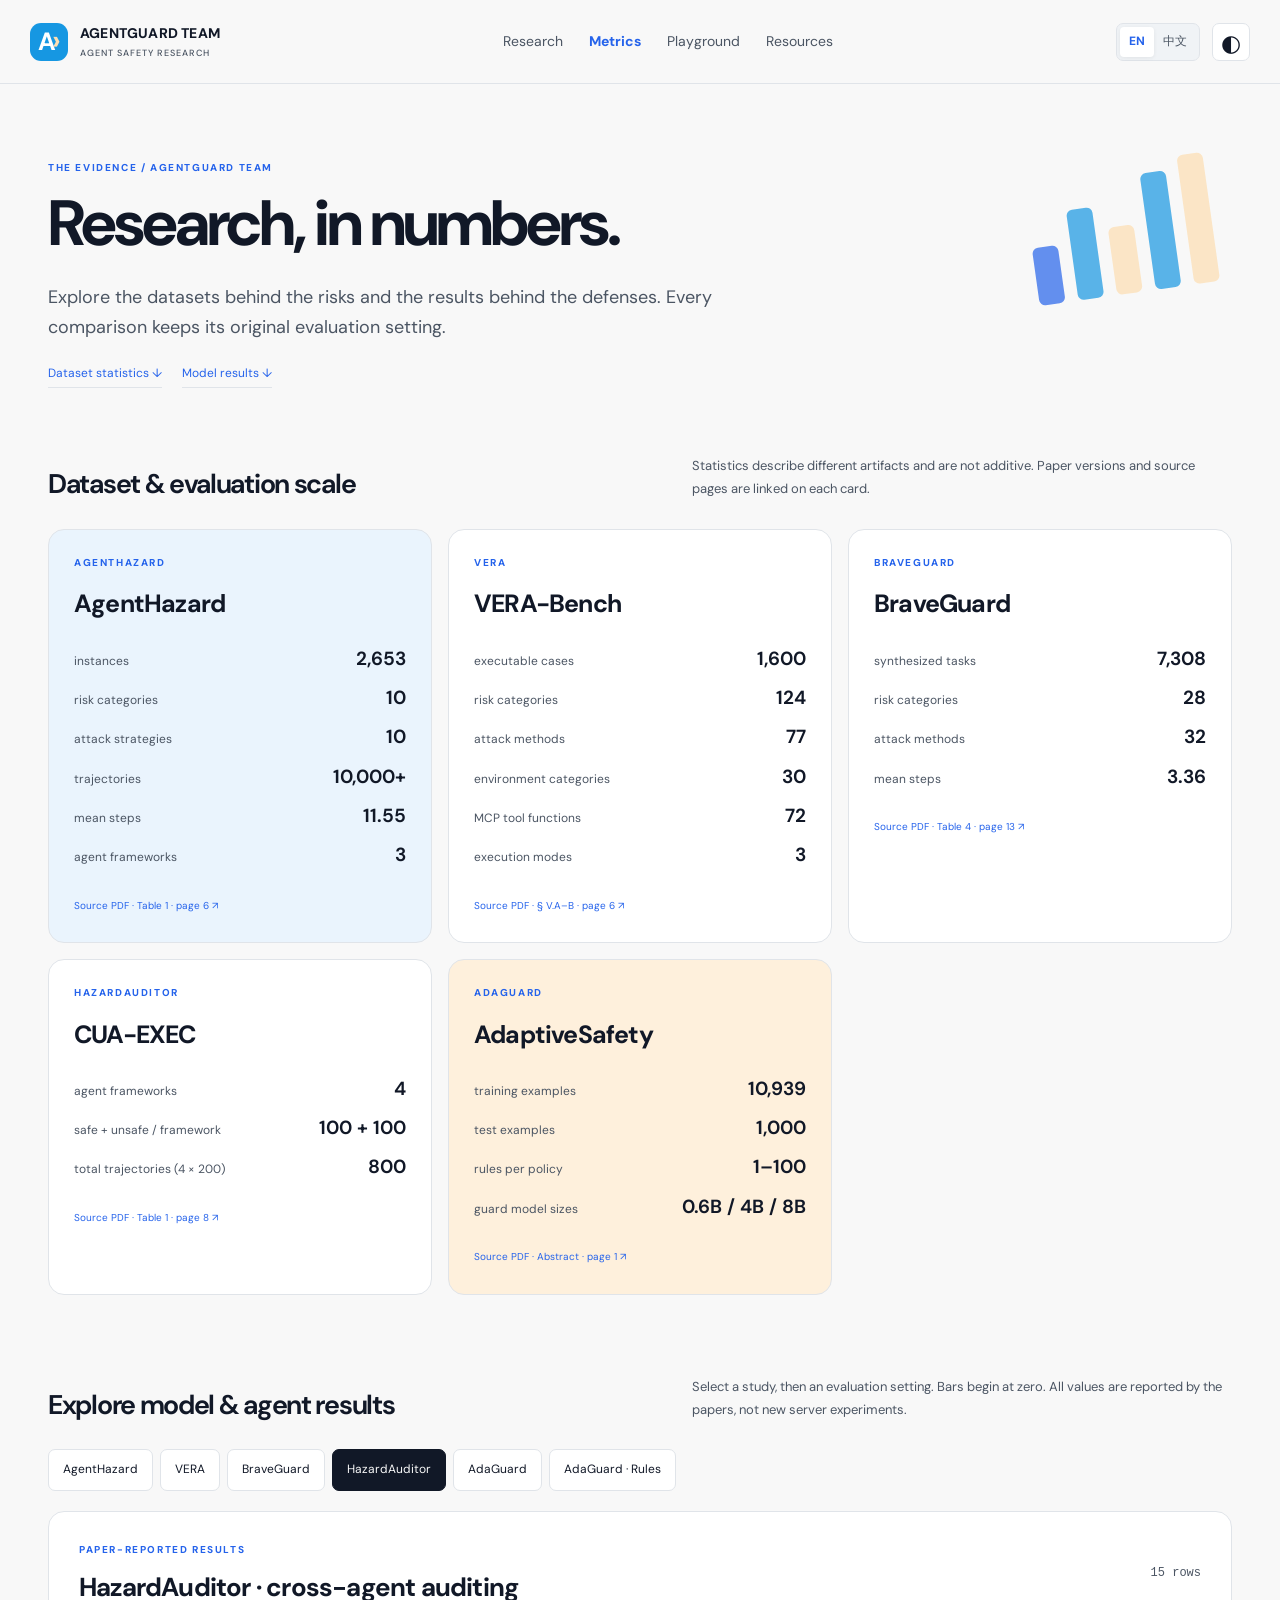
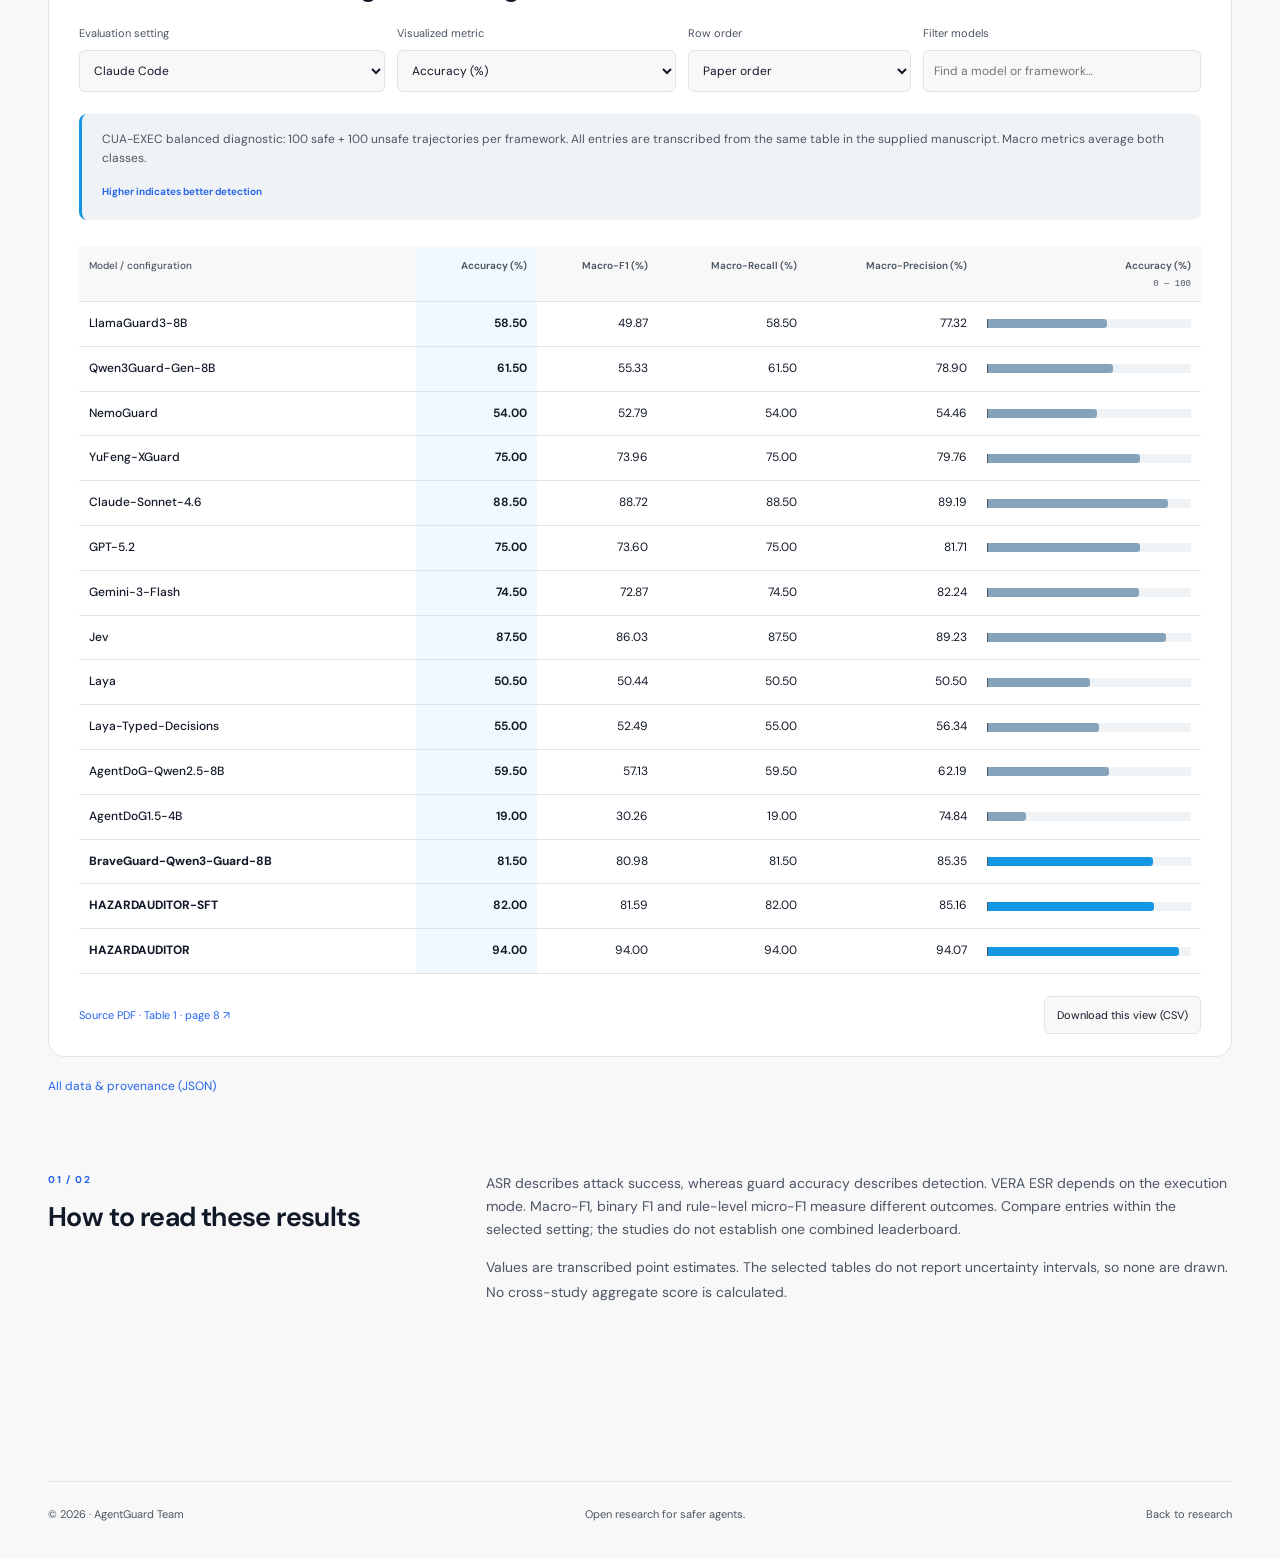
==== metrics.html @ 810b947e "Version 1.0" ====
<!doctype html>
<html lang="en" data-theme="light"><head><meta charset="UTF-8"><meta name="viewport" content="width=device-width, initial-scale=1"><meta name="description" content="From AgentHazard and VERA to BraveGuard, HazardAuditor and AdaGuard: research on measurable risks, execution-grounded verification and adaptive defenses."><meta property="og:title" content="AgentGuard Team — From risks to adaptive defenses"><meta property="og:description" content="Five complementary works on risk benchmarks, executable verification and adaptive guards."><meta property="og:type" content="website"><meta property="og:image" content="https://yunhao-feng.github.io/AgentGuard/assets/teaser/poster.jpg"><meta name="theme-color" content="#ffffff"><title>AgentGuard Team · Agent Safety Research</title><link rel="icon" href="assets/favicon.svg" type="image/svg+xml"><link rel="stylesheet" href="style.css"><script>try{document.documentElement.dataset.theme=localStorage.getItem('agent-theme')==='dark'?'dark':'light';document.documentElement.lang=localStorage.getItem('agent-lang')==='zh'?'zh-CN':'en'}catch(e){}</script><link rel="stylesheet" href="metrics.css"></head>
<body><a class="skip" href="#performance" data-i18n="skip">Skip to metrics</a><header class="header"><a class="brand" href="index.html"><span class="brand-icon" aria-hidden="true">A<span>›</span></span><span>AGENTGUARD TEAM<small data-i18n="brandResearch">AGENT SAFETY RESEARCH</small></span></a><nav data-i18n-aria="nav" aria-label="Main navigation"><a href="index.html#research" data-i18n="home">Research</a><a href="metrics.html" aria-current="page" data-i18n="metrics">Metrics</a><a href="index.html#playground" data-i18n="demo">Playground</a><a href="index.html#resources" data-i18n="resources">Resources</a></nav><div class="preferences"><div class="lang-control" role="group" data-i18n-aria="language" aria-label="Select language"><button data-lang="en" aria-pressed="true">EN</button><button data-lang="zh" aria-pressed="false">中文</button></div><button id="theme-button" class="theme-button" data-i18n-aria="theme" aria-label="Switch color theme" aria-pressed="false"><span aria-hidden="true">◐</span></button></div></header>
<main class="wrap metrics-main"><section class="metrics-hero"><span class="eyebrow" data-i18n="eyebrow"></span><h1 data-i18n="headline"></h1><p data-i18n="intro"></p><div class="metrics-jumps"><a href="#datasets" data-i18n="jumpStats"></a><a href="#performance" data-i18n="jumpResults"></a></div><div class="metrics-hero-mark" aria-hidden="true"><span></span><span></span><span></span><span></span><span></span></div></section><section id="datasets"><div class="section-head"><h2 data-i18n="stats"></h2><p data-i18n="statsNote"></p></div><div id="dataset-stats"></div></section><section id="performance" class="performance"><div class="section-head"><h2 data-i18n="performance"></h2><p data-i18n="performanceNote"></p></div><div id="study-tabs" class="study-tabs" role="group" data-i18n-aria="performance"></div><div class="metrics-panel"><div class="metrics-panel-heading"><div><span class="eyebrow" data-i18n="reported"></span><h3 id="study-title"></h3></div><span id="result-count" aria-live="polite"></span></div><div class="metric-controls"><label><span data-i18n="setting"></span><select id="setting"></select></label><label><span data-i18n="metric"></span><select id="metric"></select></label><label><span data-i18n="order"></span><select id="order"></select></label><label><span data-i18n="search"></span><input id="filter" type="search"></label></div><div class="setting-note"><p id="study-note"></p><span id="direction"></span></div><p class="table-scroll-hint" data-i18n="swipe"></p><div class="metrics-table-wrap" tabindex="0" role="region" data-i18n-aria="performance"><table id="metric-table"></table></div><p id="empty" hidden data-i18n="empty"></p><div class="metrics-panel-footer"><span id="study-source"></span><button id="csv" data-i18n="download"></button></div></div><a class="data-link" href="assets/data/metrics.json" download data-i18n="allData"></a></section><section class="reading-notes"><div><span class="eyebrow">01 / 02</span><h2 data-i18n="methods"></h2></div><div><p data-i18n="methodsText"></p><p class="note" data-i18n="limits"></p></div></section></main><footer class="wrap"><div class="footer-bottom"><span>© 2026 · AgentGuard Team</span><span data-i18n="footer"></span><a href="index.html" data-i18n="back"></a></div></footer><noscript><p>Enable JavaScript to explore tables, or download <a href="assets/data/metrics.json">all metrics and sources</a>.</p></noscript><script src="assets/data/metrics.js"></script><script src="metrics.js"></script></body></html>
---- style.css ----
:root{--bg:#fff;--soft:#f8f9fc;--panel:#fff;--ink:#111827;--muted:#536174;--line:#e0e6ef;--blue:#2563eb;--blue-soft:#edf3ff;--nav:#ffffffeb;--green:#087563;--green-bg:#edf9f3;--orange:#a6431e;--orange-bg:#fff4ec;--shadow:0 18px 60px #1735690b;color-scheme:light}[data-theme=dark]{--bg:#0b0f1a;--soft:#0f172a;--panel:#131d30;--ink:#f3f6fc;--muted:#b2bed0;--line:#2c3b53;--blue:#8ab4ff;--blue-soft:#1c3054;--nav:#0b0f1aed;--green:#85e2ba;--green-bg:#15392e;--orange:#ffc09c;--orange-bg:#41281e;--shadow:none;color-scheme:dark}*{box-sizing:border-box}html{scroll-behavior:smooth;scroll-padding-top:104px}body{margin:0;background:var(--bg);color:var(--ink);font-family:Inter,-apple-system,BlinkMacSystemFont,'Segoe UI','PingFang SC','Microsoft YaHei',sans-serif;font-size:16px;line-height:1.65;transition:background .2s,color .2s}a{color:inherit;text-decoration:none}button{font:inherit;cursor:pointer}a,button{-webkit-tap-highlight-color:transparent}a:hover{color:var(--blue)}button:focus-visible,a:focus-visible,summary:focus-visible,video:focus-visible{outline:3px solid var(--blue);outline-offset:5px}button{color:inherit}img{max-width:100%}.wrap{width:min(1320px,100%);padding:0 48px;margin-inline:auto}.header{padding:0 max(30px,calc((100vw - 1224px)/2));height:88px;border-bottom:1px solid var(--line);display:flex;justify-content:space-between;align-items:center;gap:30px;position:sticky;top:0;z-index:30;background:var(--nav);backdrop-filter:blur(16px)}.brand{display:flex;gap:12px;align-items:center;font-size:14px;font-weight:750;letter-spacing:.6px;line-height:1.4}.brand small{display:block;font-size:9px;font-weight:500;color:var(--muted);letter-spacing:1px;margin-top:3px}.brand-icon{display:flex;align-items:center;justify-content:center;width:38px;height:38px;border-radius:10px;background:#2563eb;color:#fff;font-size:25px;letter-spacing:-4px;padding-right:4px}.brand-icon>span{font-size:28px;color:#b6d1ff;margin-top:-2px}.header nav{display:flex;gap:26px;font-size:14px;color:var(--muted)}.preferences{display:flex;align-items:center;gap:12px}.lang-control{display:flex;padding:3px;border:1px solid var(--line);border-radius:7px;background:var(--soft)}.lang-control button{border:0;background:none;padding:5px 9px;border-radius:4px;font-size:12px;min-height:30px;color:var(--muted)}.lang-control button[aria-pressed=true]{background:var(--panel);box-shadow:0 1px 4px #0001;color:var(--blue);font-weight:700}.theme-button{border:1px solid var(--line);background:var(--panel);border-radius:7px;font-size:23px;width:38px;height:38px;display:grid;place-items:center}.hero{display:grid;grid-template-columns:1.13fr 1fr;gap:40px;align-items:center;padding-top:80px;padding-bottom:76px;min-height:600px}.eyebrow{font-size:11px;letter-spacing:1.6px;font-weight:750;color:var(--blue);display:block;margin-bottom:20px}.hero h1{font-size:clamp(37px,4.1vw,57px);font-weight:750;letter-spacing:-2.9px;line-height:1.12;margin:0 0 28px}.hero h1>span{display:block}.blue{color:var(--blue)}.hero-desc{color:var(--muted);font-size:17px;line-height:1.85;max-width:585px;margin:0}.hero-actions{display:flex;gap:12px;flex-wrap:wrap;margin-top:30px}.button{display:inline-flex;gap:10px;align-items:center;justify-content:center;border-radius:7px;padding:12px 17px;min-height:46px;font-size:14px;font-weight:600;border:1px solid var(--line);transition:transform .15s,box-shadow .15s}.button:hover{transform:translateY(-2px);box-shadow:0 5px 17px #2563eb19}.primary{background:#2563eb;color:#fff;border-color:#2563eb}.primary:hover{color:#fff;background:#1e54d4}.secondary{background:var(--panel)}.author{display:flex;gap:12px;align-items:center;font-size:12px;color:var(--muted);margin-top:33px;flex-wrap:wrap}.author>a{padding-left:12px;border-left:1px solid var(--line)}.avatar{width:29px;height:29px;border-radius:50%;background:var(--blue-soft);color:var(--blue);font-size:10px;display:grid;place-items:center;font-weight:750}.hero-map{position:relative;min-width:0;height:430px;background:radial-gradient(ellipse at center,var(--blue-soft),transparent 69%)}.map-label{position:absolute;top:14px;left:8px;font:10px ui-monospace,monospace;color:var(--muted);letter-spacing:2px}.map-grid{position:absolute;inset:48px 0 5px;background-image:radial-gradient(#6f8cb553 1px,transparent 1px);background-size:21px 21px;mask-image:radial-gradient(ellipse,#000 20%,transparent 75%)}.map-lines{position:absolute;inset:0;width:100%;height:100%;overflow:visible}.map-lines path{fill:none;stroke:#87a7d7;stroke-width:1.3;stroke-dasharray:4 5}.map-lines circle{fill:var(--blue)}.map-node{position:absolute;z-index:2;background:var(--panel);border:1px solid var(--line);box-shadow:var(--shadow);padding:18px;border-radius:9px;transition:transform .2s,border .2s}.map-node:hover{border-color:var(--blue);transform:translateY(-4px)}.map-node>span{display:block;color:var(--blue);font:10px ui-monospace,monospace;letter-spacing:.5px}.map-node strong{display:block;font-size:20px;margin:8px 0 0}.map-node small{font-size:12px;color:var(--muted)}.data-node{top:85px;left:5%;width:43%}.framework-node{top:85px;right:0;width:43%}.evidence-node{position:absolute;top:237px;left:28%;font:10px ui-monospace,monospace;background:var(--blue-soft);color:var(--blue);padding:9px 16px;border-radius:100px;border:1px solid var(--line);letter-spacing:1px}.guard-node{top:316px;width:32%;padding:16px 11px}.guard-node strong{font-size:15px}.g1{left:0}.g2{left:34%}.g3{left:68%}.map-caption{position:absolute;bottom:4px;width:100%;text-align:center;font:10px ui-monospace,monospace;color:var(--muted);letter-spacing:2px}.film-section{padding-top:8px}.film-heading{display:flex;justify-content:space-between;align-items:end;gap:25px;margin-bottom:23px}.film-heading .eyebrow{margin-bottom:8px}.film-heading h2{font-size:25px;font-weight:650;letter-spacing:-.7px;line-height:1.4;margin:0}.film-meta{font-size:12px;color:var(--muted);white-space:nowrap}.film-shell{border:1px solid var(--line);border-radius:12px;overflow:hidden;display:grid;grid-template-columns:minmax(0,1fr) 275px;background:#0b1428;box-shadow:0 16px 50px #142c5020}.film-shell video{width:100%;aspect-ratio:16/9;display:block;background:#0b1428;align-self:center}.film-sidebar{padding:23px 20px;background:var(--panel);border-left:1px solid var(--line);display:flex;flex-direction:column}.sidebar-label{font-size:11px;letter-spacing:.3px;color:var(--muted);margin-bottom:12px}#chapters button{display:flex;align-items:center;gap:13px;width:100%;font-size:13px;padding:9px 9px;border:0;border-radius:5px;background:none;text-align:left;color:var(--muted)}#chapters button:hover,#chapters button.active{background:var(--blue-soft);color:var(--blue)}#chapters time{font:11px ui-monospace,monospace}.chapter-arrow{margin-left:auto;opacity:0}#chapters button.active .chapter-arrow{opacity:1}.film-notice{display:flex;gap:9px;align-items:start;margin-top:auto;padding-top:15px;color:var(--muted);border-top:1px solid var(--line);font-size:10px;line-height:1.7}.film-notice>p{margin:0}.film-links{display:flex;gap:25px;align-items:center;flex-wrap:wrap;margin-top:19px;font-size:12px;color:var(--muted)}.film-links a:first-child{color:var(--blue);font-weight:650}.section{padding-top:95px;padding-bottom:20px}.section-head{display:flex;justify-content:space-between;align-items:end;gap:60px;margin-bottom:35px}.section-head>div{max-width:720px}.section-head .eyebrow{margin-bottom:14px}h2{font-size:34px;letter-spacing:-1.1px;line-height:1.25;margin:0;font-weight:650}.section-head>p{color:var(--muted);font-size:14px;line-height:1.8;max-width:345px;margin:0}.logic-grid{display:grid;grid-template-columns:repeat(3,1fr);gap:0;border:1px solid var(--line);border-radius:10px;overflow:hidden}.logic-grid>a{position:relative;padding:30px;background:var(--panel)}.logic-grid>a+a{border-left:1px solid var(--line)}.logic-grid .step{position:absolute;right:25px;top:20px;font-size:39px;line-height:1.2;color:var(--line);font-weight:600}.logic-grid .eyebrow{font-size:11px;margin-bottom:23px}.logic-grid h3{font-size:21px;line-height:1.4;margin:0 0 13px;letter-spacing:-.5px}.logic-grid p{color:var(--muted);font-size:15px;line-height:1.8;margin:0;padding-right:10px}.flow-arrow{display:block;margin-top:20px;color:var(--blue);font-size:21px}.note{color:var(--muted);font-size:12px;line-height:1.8;margin:20px 0 0}.soft-section{background:var(--soft);margin-top:75px;padding-top:70px;padding-bottom:65px;border-block:1px solid var(--line)}.foundation-grid{display:grid;grid-template-columns:1fr 1fr;gap:24px}.guard-grid{display:grid;grid-template-columns:repeat(3,1fr);gap:24px;margin-top:24px}.project{padding:29px;background:var(--panel);border:1px solid var(--line);border-radius:10px;display:flex;flex-direction:column;scroll-margin-top:110px;min-width:0}.project-top{display:flex;justify-content:space-between;gap:10px;align-items:center;font:11px ui-monospace,monospace;margin-bottom:20px;color:var(--muted)}.tag{font-size:10px;letter-spacing:.6px;color:var(--blue);font-family:inherit;font-weight:600}.project h3{font-size:33px;letter-spacing:-1px;line-height:1.2;margin:0 0 17px}.project h4{font-size:18px;line-height:1.5;margin:0 0 12px;font-weight:600;letter-spacing:-.3px}.project p{font-size:15px;line-height:1.9;color:var(--muted);margin:0}.double-stat{display:flex;gap:47px;margin:25px 0}.double-stat strong{display:block;font-size:42px;letter-spacing:-1.5px;font-weight:650;line-height:1.2}.double-stat span{display:block;font-size:12px;color:var(--muted);margin-top:9px}.figure-button{padding:12px 12px 0;border:1px solid var(--line);border-radius:7px;overflow:hidden;background:#fff;color:#253a5b;display:block;width:100%;margin-top:auto;text-align:left}.figure-button img{display:block;object-fit:contain;width:100%;height:195px;background:#fff}.figure-button>span{display:flex;justify-content:space-between;font-size:11px;padding:12px 0;color:#536174;border-top:1px solid #e2e8f0;margin-top:10px}.figure-button:hover{border-color:var(--blue);box-shadow:0 3px 16px #2563eb10}.project-links{display:flex;gap:10px 16px;flex-wrap:wrap;border-top:1px solid var(--line);padding-top:18px;margin-top:23px;font-size:12px}.project-links a,.project-links button{color:var(--blue);white-space:nowrap}.project-links button{border:0;padding:0;background:none;font-size:inherit}.project-links button:hover{text-decoration:underline}.guard{padding:25px}.guard h3{font-size:27px}.guard h4{font-size:17px}.guard .figure-button img{height:155px}.single-stat{margin:24px 0;min-height:110px}.single-stat>strong{font-size:29px;line-height:1.3;letter-spacing:-.7px;display:block;white-space:nowrap}.single-stat strong>span{color:var(--muted);font-size:23px}.single-stat small{font-size:20px}.single-stat>span{display:block;font-size:11px;color:var(--muted);margin-top:10px;line-height:1.75}.project p.release-note{font-size:10px;margin-top:12px;line-height:1.8}.chart-card{border:1px solid var(--line);border-radius:12px;padding:35px 40px;background:var(--panel);box-shadow:var(--shadow)}.chart-heading{display:flex;align-items:center;justify-content:space-between;gap:25px;margin-bottom:32px}.chart-heading h3{font-size:20px;margin:0}.legend{display:flex;gap:20px;font-size:12px;color:var(--muted)}.legend>span{display:flex;align-items:center;gap:7px}.legend i{display:inline-block;width:13px;height:13px;background:#2563eb;border-radius:2px}.legend i.baseline-swatch{background:repeating-linear-gradient(120deg,#7187aa,#7187aa 3px,#c0cddd 3px,#c0cddd 5px)}.chart-row{display:grid;grid-template-columns:150px 1fr;gap:28px;align-items:center}.chart-row+div{margin-top:25px}.chart-row>strong{font-size:15px;font-weight:600}.bar-pair{display:flex;flex-direction:column;gap:7px;background:repeating-linear-gradient(to right,var(--line) 0,var(--line) 1px,transparent 1px,transparent 25%);border-right:1px solid var(--line);padding:4px 0}.bar{width:var(--value);height:30px;position:relative;min-width:50px;display:flex;justify-content:end;align-items:center;padding-right:8px}.bar span{font-size:12px;color:#fff;font-weight:650;position:relative;z-index:1;background:#3d5273;padding:0 4px;border-radius:2px}.bar.baseline{background:repeating-linear-gradient(120deg,#7187aa,#7187aa 5px,#a0b0c9 5px,#a0b0c9 7px)}.bar.auditor{background:#2563eb}.bar.auditor span{background:#2563eb}.chart-axis{display:flex;justify-content:space-between;margin:10px 0 0 178px;font-size:11px;color:var(--muted)}.result-table{margin-top:20px;border-top:1px solid var(--line);padding-top:15px}.result-table summary{font-size:13px;color:var(--blue);cursor:pointer}.result-table table{width:100%;border-collapse:collapse;font-size:14px;text-align:left;margin-top:18px}.result-table th,.result-table td{padding:12px;border-bottom:1px solid var(--line)}.result-table caption{text-align:left;padding:8px 12px;font-weight:650}.result-table th{font-weight:600}.caveat{max-width:1000px}.chart-links{display:flex;gap:25px;margin-top:20px;color:var(--blue);font-size:12px;flex-wrap:wrap}.playground-grid{display:grid;grid-template-columns:1fr 1fr;background:var(--panel);border:1px solid var(--line);border-radius:10px;overflow:hidden}.trajectory,.policy-panel{padding:32px}.trajectory{border-right:1px solid var(--line)}.small-label{color:var(--muted);font-size:11px;font-weight:650;letter-spacing:1px;margin-bottom:22px}.event{display:flex;gap:17px;padding:17px 0;border-bottom:1px solid var(--line)}.event:last-child{border-bottom:0}.event>span{font:12px ui-monospace,monospace;color:var(--blue);padding-top:4px}.event small{display:block;font-size:10px;color:var(--muted);letter-spacing:.7px}.event p{font-size:15px;margin:7px 0 0}.event code{display:block;margin-top:7px;font-size:12px;overflow-wrap:anywhere}.policy-tabs{display:flex;gap:8px}.policy-tabs button{font-size:12px;flex:1;background:var(--soft);border:1px solid var(--line);padding:11px 8px;border-radius:5px;color:var(--muted);min-height:43px}.policy-tabs button[aria-pressed=true]{background:var(--blue-soft);color:var(--blue);border-color:var(--blue)}#policy-rule{font-size:13px;color:var(--muted);min-height:45px;margin:17px 0}.verdict{display:flex;gap:13px;background:var(--green-bg);border:1px solid var(--green);border-radius:6px;padding:19px;color:var(--green);min-height:157px}.verdict.denied{background:var(--orange-bg);border-color:var(--orange);color:var(--orange)}.verdict-icon{font-size:24px;line-height:1.2}.verdict small{display:block;font-size:10px;letter-spacing:.5px}.verdict h3{font-size:20px;margin:7px 0 9px;line-height:1.3}.verdict p{font-size:13px;margin:0;line-height:1.8}.resources-grid{display:grid;grid-template-columns:repeat(3,1fr);gap:40px}.resources-grid h3{font-size:14px;font-weight:650;margin:0 0 8px;padding-bottom:18px;border-bottom:1px solid var(--line);display:flex;justify-content:space-between}.resources-grid h3>span{color:var(--blue)}.resources-grid a{display:flex;align-items:center;justify-content:space-between;gap:12px;padding:16px 0;border-bottom:1px solid var(--line);font-size:14px}.resources-grid small{font-size:10px;color:var(--muted);text-align:right;flex-shrink:0}footer{padding-top:80px!important;margin-top:20px!important}.footer-top{display:flex;align-items:center;justify-content:space-between;gap:20px;border-top:1px solid var(--line);padding:32px 0}.footer-top h2{font-size:27px}.footer-top>a{font-size:12px;color:var(--blue)}.footer-bottom{display:flex;justify-content:space-between;gap:15px;padding:23px 0 35px;border-top:1px solid var(--line);font-size:11px;color:var(--muted)}dialog{width:min(1000px,calc(100vw - 40px));max-height:90vh;padding:28px;border:1px solid var(--line);border-radius:12px;background:var(--panel);color:var(--ink);box-shadow:0 30px 120px #0004}dialog::backdrop{background:#070e1eaa;backdrop-filter:blur(4px)}.dialog-top{display:flex;justify-content:space-between;align-items:center;gap:20px;margin-bottom:25px}.dialog-top h2{font-size:24px}.close-dialog{border:1px solid var(--line);background:var(--soft);padding:7px 14px;border-radius:5px;font-size:14px}.dialog-top+img{display:block;width:100%;max-height:60vh;object-fit:contain;background:#fff;border-radius:6px}.dialog-top~a{color:var(--blue);font-size:14px}#citation-text{white-space:pre-wrap;overflow-wrap:anywhere;background:var(--soft);padding:20px;border-radius:6px;font-size:13px;line-height:1.8}#copy-status{font-size:13px;margin-left:14px}.skip{position:fixed;top:-90px;background:var(--blue);color:var(--bg);padding:10px;z-index:100}.skip:focus{top:8px}html[lang=zh-CN] h1{font-size:50px;line-height:1.4;letter-spacing:-1.6px}html[lang=zh-CN] .hero-desc{line-height:1.95}html[lang=zh-CN] h2{line-height:1.5;letter-spacing:-.5px}
@media(min-width:1550px){.hero{padding-top:100px;padding-bottom:100px}.hero h1{font-size:59px}}@media(max-width:1100px){.wrap{padding-inline:30px}.header{padding-inline:30px;gap:20px}.header nav{gap:17px;font-size:13px}.hero{gap:25px}.hero h1{font-size:45px;letter-spacing:-2px}.hero-desc{font-size:16px}.hero-map{height:400px}.map-node strong{font-size:18px}.guard-node strong{font-size:12px}.guard-node{padding-inline:8px}.guard-node>span{font-size:8px}.evidence-node{font-size:9px;left:23%}.hero-actions .button{font-size:12px;padding-inline:12px}.film-shell{grid-template-columns:minmax(0,1fr) 230px}.film-sidebar{padding:16px}.film-heading h2{font-size:22px}.film-meta{font-size:10px}.film-notice{font-size:9px}.section-head{gap:35px}h2{font-size:29px}.section-head>p{max-width:300px}.guard-grid{gap:16px}.guard{padding:20px}.guard h3{font-size:24px}.single-stat>strong{font-size:24px}.single-stat>span{font-size:10px}.logic-grid>a{padding:24px}.logic-grid h3{font-size:19px}.resources-grid{gap:25px}html[lang=zh-CN] h1{font-size:38px}.chart-heading{flex-wrap:wrap}.double-stat{gap:25px}.double-stat strong{font-size:37px}}@media(max-width:800px){.header{height:104px;flex-wrap:wrap;row-gap:0;padding-block:10px;gap:0}.brand{font-size:12px}.brand-icon{width:33px;height:33px;font-size:22px}.header nav{order:3;width:100%;justify-content:space-between;gap:12px;margin-top:8px;font-size:12px}.preferences{margin-left:auto}.theme-button{height:33px;width:33px}.lang-control{padding:1px}.lang-control button{min-height:28px}.hero{grid-template-columns:1fr;padding-top:48px;padding-bottom:40px;gap:18px}.hero-copy{max-width:650px}.hero h1{font-size:clamp(35px,7.2vw,56px)}.hero-desc{font-size:16px}.hero-actions .button{font-size:13px;padding:12px 15px}.hero-map{height:365px;max-width:520px;width:100%;margin:auto}.map-label{top:7px}.data-node,.framework-node{top:65px}.map-node strong{font-size:19px}.evidence-node{top:205px;left:30%}.guard-node{top:278px}.guard-node strong{font-size:14px}.map-caption{bottom:0}.map-lines{height:95%}.film-heading{display:block}.film-heading h2{font-size:24px}.film-meta{display:block;margin-top:10px;font-size:12px}.film-shell{grid-template-columns:1fr}.film-sidebar{border-left:0;border-top:1px solid var(--line);padding:18px}.film-notice{font-size:11px;margin-top:15px}.film-notice>span{display:none}#chapters{display:flex;flex-wrap:wrap;gap:4px}#chapters button{width:auto;font-size:11px;gap:8px;padding:7px 9px}.chapter-arrow{display:none}.sidebar-label{font-size:12px}.film-links{font-size:11px;gap:12px 20px}.section{padding-top:65px}.section-head{display:block;margin-bottom:28px}.section-head>p{margin-top:18px;max-width:600px;font-size:14px}h2{font-size:29px}.logic-grid{grid-template-columns:1fr}.logic-grid>a+a{border-left:0;border-top:1px solid var(--line)}.logic-grid h3{font-size:22px}.logic-grid .eyebrow{margin-bottom:14px}.flow-arrow{position:absolute;right:26px;bottom:25px}.logic-grid p{max-width:85%;font-size:15px}.soft-section{margin-top:50px;padding-bottom:45px}.foundation-grid{gap:18px}.project{padding:22px}.project h3{font-size:29px}.project h4{font-size:17px}.project p{font-size:14px}.double-stat{gap:25px;flex-wrap:wrap}.double-stat strong{font-size:34px}.double-stat span{font-size:10px}.figure-button img{height:135px}.guard-grid{grid-template-columns:1fr}.guard{display:grid;grid-template-columns:1fr 1fr;column-gap:30px}.guard .project-top,.guard h3,.guard h4,.guard>p,.guard .single-stat{grid-column:1}.guard .figure-button{grid-column:2;grid-row:2/6;margin:auto}.guard .figure-button img{height:180px}.guard .project-links,.guard .release-note{grid-column:1/-1}.guard h3{font-size:30px}.single-stat>strong{font-size:31px}.single-stat>span{font-size:11px}.single-stat{min-height:0;margin-bottom:0}.resources-grid{grid-template-columns:1fr;gap:30px}.resources-grid a{font-size:15px}.resources-grid small{font-size:12px}.playground-grid{grid-template-columns:1fr}.trajectory{border-right:0;border-bottom:1px solid var(--line)}.trajectory,.policy-panel{padding:25px}.chart-card{padding:25px}.chart-row{grid-template-columns:115px 1fr;gap:12px}.chart-row>strong{font-size:12px}.chart-axis{margin-left:127px}.legend{font-size:11px;gap:15px}.chart-heading{gap:16px;margin-bottom:25px}.result-table table{font-size:12px}.result-table th,.result-table td{padding:9px 5px}.chart-links{gap:14px}.footer-top h2{font-size:24px}.footer-bottom{flex-wrap:wrap}.footer-bottom>span:nth-child(2){order:3;width:100%}html[lang=zh-CN] h1{font-size:clamp(31px,6.6vw,46px)}html{scroll-padding-top:119px}.project{scroll-margin-top:120px}}
@media(max-width:520px){.wrap{padding-inline:22px}.header{padding-inline:22px}.brand small{font-size:8px}.eyebrow{font-size:9px;letter-spacing:1px}.hero h1{letter-spacing:-1.5px;font-size:clamp(30px,8.2vw,42px)}.hero-desc{font-size:15px;line-height:1.8}.author{font-size:10px;gap:9px}.hero-map{height:350px;margin-top:15px}.map-node{padding:14px 12px}.map-node strong{font-size:17px}.map-node>span{font-size:8px}.map-node small{font-size:11px}.evidence-node{left:23%;font-size:9px}.guard-node{padding:13px 8px}.guard-node strong{font-size:11px}.guard-node>span{font-size:7px}.map-caption{font-size:9px}.film-heading h2{font-size:23px}.film-meta{font-size:11px}.foundation-grid{grid-template-columns:1fr}.project{padding:25px}.project p{font-size:15px}.double-stat{gap:40px}.double-stat span{font-size:11px}.figure-button img{height:185px}.guard{display:flex}.guard .figure-button{margin-top:20px}.guard .figure-button img{height:185px}.single-stat{margin:24px 0 0}.single-stat>strong{font-size:30px}.single-stat>span{font-size:12px}.guard .project-links{font-size:12px}.chart-card{padding:23px 18px}.chart-heading h3{font-size:18px}.chart-row{grid-template-columns:85px 1fr;gap:10px}.chart-row>strong{font-size:11px}.bar{height:27px;padding-right:3px}.bar span{font-size:10px;padding-inline:2px}.chart-axis{margin-left:95px;font-size:10px}.chart-row+div{margin-top:20px}#table-container{overflow:auto}.result-table table{min-width:440px}.chart-links{font-size:11px}.note{font-size:11px}.policy-tabs button{font-size:11px}.event code{font-size:11px}.footer-top{align-items:start}.footer-top h2{max-width:230px}.footer-top>a{font-size:11px;white-space:nowrap;margin-top:6px}dialog{padding:20px}.dialog-top h2{font-size:19px}#citation-text{font-size:11px;padding:12px}#copy-status{display:block;margin:12px 0 0}}
@media(prefers-reduced-motion:reduce){html{scroll-behavior:auto}*,*:before,*:after{animation:none!important;transition:none!important}}
/* Keep research prose comfortably readable at the final display size. */
.project p:not(.release-note),.logic-grid p{font-size:16px}
/* AgentGuard editorial identity: SWE-bench's gray, azure and apricot palette. */
:root{--bg:#f8f8f8;--soft:#f0f3f6;--panel:#fff;--ink:#111827;--muted:#4b5563;--line:#e0e4e9;--blue:#2563eb;--blue-soft:#eaf4fd;--apricot:#fddeb1;--azure:#1697e2;--nav:#f8f8f8f0}
[data-theme=dark]{--bg:#101923;--soft:#15212e;--panel:#1a2939;--ink:#f5f7fb;--muted:#b8c5d2;--line:#32465a;--blue:#89bcff;--blue-soft:#1b354d;--apricot:#7a4b20;--azure:#1697e2;--nav:#101923ef}
.header{height:84px}.brand{letter-spacing:.2px}.brand-icon{background:#1697e2;border-radius:11px}.brand-icon>span{color:#fddeb1}
.hero{padding-top:86px;padding-bottom:62px;grid-template-columns:1.12fr 1fr;gap:42px;min-height:640px}.hero h1{font-size:clamp(40px,4.2vw,62px);letter-spacing:-3.2px;line-height:1.09}.hero h1 .blue{background:linear-gradient(100deg,#2563eb,#1697e2);background-clip:text;-webkit-background-clip:text;color:transparent}.hero-desc{font-size:17px;line-height:1.75}.hero-chips{display:flex;flex-wrap:wrap;gap:6px;margin-top:24px}.hero-chips span{font-size:10px;letter-spacing:.4px;border:1px solid var(--line);padding:5px 9px;border-radius:5px;background:var(--panel)}.hero-chips span:first-child{background:var(--apricot);color:var(--ink);border-color:transparent}.author{margin-top:24px}.hero-map{height:470px;border:1px solid var(--line);background:linear-gradient(145deg,var(--panel),var(--blue-soft));border-radius:24px;box-shadow:0 20px 50px #0c46750b;overflow:hidden}.map-label{left:24px;top:24px}.map-caption{bottom:20px}.map-node{box-shadow:0 8px 24px #16345412;border-radius:12px}.evidence-node{background:var(--apricot);border-color:transparent;color:var(--ink)}.map-lines path{stroke:#1697e2}.map-lines circle{fill:#1697e2}.map-grid{opacity:.55}.primary{background:#196fde;border-color:#196fde}.primary:hover{background:#125bbe}.stat-strip{display:grid;grid-template-columns:repeat(4,1fr);margin-bottom:70px}.stat-strip>div{border-top:1px solid var(--line);border-bottom:1px solid var(--line);padding:24px 24px 26px;border-right:1px solid var(--line)}.stat-strip>div:first-child{padding-left:0}.stat-strip>div:last-child{border-right:0}.stat-strip strong{font-size:34px;letter-spacing:-1.5px;display:block;font-weight:650;line-height:1.3}.stat-strip span{font-size:11px;color:var(--muted)}.film-shell{box-shadow:0 22px 65px #102d4210;border:1px solid var(--line);border-radius:20px;overflow:hidden}.film-sidebar{background:var(--panel)}.film-heading h2{letter-spacing:-1px}.section{padding-top:100px;padding-bottom:100px}.section-head h2{letter-spacing:-1.3px}.logic-grid>a{border-radius:16px;box-shadow:none}.logic-grid>a:nth-child(2){background:var(--blue-soft)}.logic-grid>a:nth-child(3){background:var(--apricot)}.project{border-radius:18px;box-shadow:none}.project:hover{box-shadow:0 14px 40px #17334f0d}.project-top{letter-spacing:.8px}.tag{font-size:10px}.project h3{letter-spacing:-1.5px}.project-links a,.project-links button{border-radius:6px}.figure-button{border-radius:10px}.chart-card{border-radius:20px}.metrics-cta{padding-top:0;padding-bottom:90px;display:flex;align-items:center;gap:50px;justify-content:space-between}.metrics-cta h2{font-size:28px;line-height:1.35;letter-spacing:-.8px;max-width:720px;margin:0}.metrics-cta .button{flex-shrink:0}.resources-grid>div{background:var(--panel);border-radius:14px;padding:24px}.footer-top h2{letter-spacing:-1px}.release-note{font-size:12px}
@media(min-width:1100px){.film-shell{grid-template-columns:minmax(0,1fr) 260px}.film-sidebar{padding:25px 20px}.film-heading h2{font-size:31px}}
@media(max-width:900px){.hero{grid-template-columns:1fr;gap:35px;padding-top:55px}.hero h1{font-size:58px}.hero-map{max-width:620px;width:100%;justify-self:center}.stat-strip{margin-bottom:50px}.stat-strip>div{padding:18px 12px}.stat-strip strong{font-size:29px}.metrics-cta{flex-direction:column;align-items:flex-start;gap:24px}.section{padding-top:70px;padding-bottom:70px}}
@media(max-width:600px){.header{height:auto;min-height:78px;gap:10px;flex-wrap:wrap;padding:14px 20px}.header .brand{font-size:12px}.header nav{order:3;display:flex;width:100%;justify-content:space-between;gap:8px;font-size:12px}.hero{padding-top:40px;padding-bottom:38px;min-height:0}.hero h1{font-size:clamp(34px,9vw,50px);letter-spacing:-1.9px}.hero-desc{font-size:15px}.hero-map{height:350px;border-radius:16px}.map-label{top:18px;left:18px}.map-caption{bottom:15px}.stat-strip{grid-template-columns:repeat(2,1fr)}.stat-strip>div{padding:17px 0 17px 16px;border-top:0}.stat-strip>div:nth-child(odd){padding-left:0}.stat-strip>div:nth-child(even){border-right:0}.stat-strip>div:nth-child(-n+2){border-top:1px solid var(--line)}.stat-strip strong{font-size:30px}.stat-strip span{font-size:10px}.film-heading h2{font-size:24px}.metrics-cta h2{font-size:25px}.section{padding-top:60px;padding-bottom:60px}.hero-chips span{font-size:9px;padding:4px 6px}}
@font-face{font-family:'DM Sans';src:url('assets/fonts/DM-Sans.ttf') format('truetype');font-weight:100 1000;font-style:normal;font-display:swap}body{font-family:'DM Sans',-apple-system,BlinkMacSystemFont,'Segoe UI','PingFang SC','Microsoft YaHei',sans-serif}
.hero-map .data-node{left:5%;width:40%;top:18%}.hero-map .framework-node{right:5%;width:40%;top:18%}.hero-map .evidence-node{left:50%;top:50%;transform:translateX(-50%);white-space:nowrap}.hero-map .guard-node{width:28%;top:68%}.hero-map .g1{left:5%}.hero-map .g2{left:36%}.hero-map .g3{left:67%}.hero-map .guard-node strong{font-size:clamp(10px,1.05vw,15px);letter-spacing:-.4px}.hero-map .map-node:hover{transform:translateY(-3px)}body{transition:none}
@media(max-width:900px) and (min-width:601px){.hero-map .guard-node strong{font-size:16px}}
@media(max-width:600px){.hero-map .guard-node{padding:12px 6px}.hero-map .guard-node strong{font-size:clamp(9px,2.7vw,13px);letter-spacing:-.5px}.hero-map .guard-node>span{letter-spacing:0}.hero-map .map-caption{font-size:8px}.hero-map .map-node small{font-size:10px}}
@media(max-width:600px){.hero-map .data-node strong,.hero-map .framework-node strong{font-size:clamp(12px,3.8vw,18px);letter-spacing:-.3px}}
---- metrics.css ----
.header a[aria-current=page]{color:var(--blue);font-weight:700}.metrics-hero{padding:76px 0 66px;position:relative;overflow:hidden}.metrics-hero h1{font-size:clamp(40px,5vw,68px);letter-spacing:-3px;line-height:1.1;margin:0 0 24px}.metrics-hero p{font-size:18px;color:var(--muted);max-width:680px;margin:0}.metrics-hero-mark{position:absolute;right:20px;top:80px;display:flex;align-items:flex-end;gap:13px;height:130px;transform:rotate(-8deg);z-index:-1;opacity:.7}.metrics-hero-mark span{width:26px;background:var(--blue);border-radius:6px;height:45%}.metrics-hero-mark span:nth-child(2){height:70%;background:#1697e2}.metrics-hero-mark span:nth-child(3){height:52%;background:var(--apricot)}.metrics-hero-mark span:nth-child(4){height:90%;background:#1697e2}.metrics-hero-mark span:last-child{height:100%;background:var(--apricot)}.metrics-main .section-head{align-items:flex-end;gap:45px;margin-bottom:28px}.metrics-main .section-head h2{font-size:27px;margin:0;line-height:1.2}.metrics-main .section-head p{font-size:13px;max-width:540px}.metrics-main .eyebrow{font-size:10px;margin-bottom:12px}#dataset-stats{display:grid;grid-template-columns:repeat(3,1fr);gap:16px}.dataset-card{border:1px solid var(--line);border-radius:16px;padding:25px;background:var(--panel)}.dataset-card:first-child{background:var(--blue-soft)}.dataset-card:last-child{background:color-mix(in srgb,var(--apricot) 45%,var(--panel))}.dataset-card h3{font-size:25px;letter-spacing:-.8px;margin:0 0 18px}.dataset-card dl{margin:0 0 20px}.dataset-card dl>div{display:flex;justify-content:space-between;align-items:baseline;gap:16px;margin:8px 0}.dataset-card dt{font-size:12px;color:var(--muted)}.dataset-card dd{margin:0;font-size:19px;font-weight:650;font-variant-numeric:tabular-nums}.dataset-card a{font-size:10px;color:var(--blue)}.performance{padding-top:80px}.study-tabs{display:flex;gap:7px;flex-wrap:wrap;margin-bottom:20px}.study-tabs button{padding:10px 14px;border:1px solid var(--line);background:var(--panel);border-radius:7px;font-size:12px}.study-tabs button[aria-pressed=true]{background:var(--ink);color:var(--bg);border-color:var(--ink)}.metrics-panel{border:1px solid var(--line);background:var(--panel);border-radius:16px;overflow:hidden}.metrics-panel-heading{padding:30px 30px 20px;display:flex;align-items:center;justify-content:space-between;gap:20px}.metrics-panel-heading h3{font-size:26px;letter-spacing:-.8px;line-height:1.3;margin:0}.metrics-panel-heading>span{font:12px ui-monospace,monospace;white-space:nowrap;color:var(--muted)}.metric-controls{padding:0 30px 22px;display:grid;grid-template-columns:1.1fr 1fr .8fr 1fr;gap:12px}.metric-controls label>span{font-size:11px;display:block;margin-bottom:7px;color:var(--muted)}.metric-controls select,.metric-controls input{font:inherit;font-size:12px;background:var(--bg);color:var(--ink);border:1px solid var(--line);border-radius:6px;padding:10px;width:100%;min-width:0;height:42px}.setting-note{margin:0 30px 26px;background:var(--soft);padding:16px 20px;border-radius:8px;border-left:3px solid #1697e2}.setting-note p{font-size:12px;color:var(--muted);line-height:1.65;margin:0 0 8px}.setting-note>span{font-size:10px;color:var(--blue);font-weight:650}.metrics-table-wrap{overflow-x:auto;padding:0 30px}.metrics-table-wrap table{width:100%;border-collapse:collapse;font-size:12px;font-variant-numeric:tabular-nums}.metrics-table-wrap caption{position:absolute;width:1px;height:1px;clip:rect(0,0,0,0);overflow:hidden}.metrics-table-wrap th,.metrics-table-wrap td{border-bottom:1px solid var(--line);padding:12px 10px;text-align:right;white-space:nowrap}.metrics-table-wrap th:first-child{text-align:left;min-width:240px;font-weight:500}.metrics-table-wrap thead th{font-size:10px;font-weight:600;color:var(--muted);background:var(--bg);vertical-align:top}.metrics-table-wrap .our-row th{font-weight:750}.metrics-table-wrap .selected-col{background:color-mix(in srgb,var(--blue-soft) 65%,transparent);font-weight:650}.bar-col{width:20%;min-width:140px}.axis-label{display:block;font:9px ui-monospace,monospace;color:var(--muted);margin-top:5px}.mini-track{height:9px;width:100%;background:var(--soft);border-left:1px solid var(--muted)}.mini-track span{display:block;background:#85a4bb;height:100%;border-radius:0 3px 3px 0}.our-row .mini-track span{background:#1697e2}.metrics-panel-footer{padding:22px 30px;display:flex;justify-content:space-between;gap:20px;align-items:center;font-size:11px}.metrics-panel-footer a{color:var(--blue)}.metrics-panel-footer button{border:1px solid var(--line);background:var(--bg);padding:9px 12px;border-radius:6px;font-size:11px}.data-link{display:block;margin-top:20px;color:var(--blue);font-size:12px}.reading-notes{display:grid;grid-template-columns:1fr 2fr;gap:65px;padding:75px 0}.reading-notes h2{font-size:27px;letter-spacing:-.6px;margin:0}.reading-notes p{font-size:14px;margin-top:0;color:var(--muted)}#empty{padding:20px 30px;color:var(--muted)}
@media(max-width:1000px){.metrics-hero-mark{opacity:.2}#dataset-stats{grid-template-columns:repeat(2,1fr)}.metric-controls{grid-template-columns:1fr 1fr}.metrics-main .section-head{align-items:flex-start;gap:20px}.metrics-main .section-head h2{font-size:23px}}
@media(max-width:600px){.metrics-hero{padding:45px 0}.metrics-hero h1{font-size:41px;letter-spacing:-1.8px}.metrics-hero p{font-size:15px}.metrics-main .section-head{display:block}.metrics-main .section-head p{margin:14px 0 0}#dataset-stats{grid-template-columns:1fr}.dataset-card{padding:22px}.performance{padding-top:50px}.study-tabs{gap:6px}.study-tabs button{font-size:11px;padding:8px 10px}.metrics-panel-heading{padding:22px 18px 20px}.metrics-panel-heading h3{font-size:21px}.metric-controls{padding:0 18px 18px;gap:10px}.setting-note{margin:0 18px 20px;padding:12px}.metrics-table-wrap{padding:0 18px}.metrics-panel-footer{padding:20px 18px;flex-direction:column;align-items:flex-start;gap:12px}.reading-notes{grid-template-columns:1fr;gap:22px;padding:50px 0}.bar-col{min-width:120px}.metrics-hero-mark{right:-20px;opacity:.12}.metrics-table-wrap th:first-child{min-width:210px}}

.metrics-jumps{display:flex;gap:20px;margin-top:22px}.metrics-jumps a{font-size:12px;color:var(--blue);border-bottom:1px solid var(--line);padding-bottom:3px}.metrics-jumps a::after{content:' ↓'}.table-scroll-hint{display:none}@media(max-width:900px){.table-scroll-hint{display:block;font-size:11px;color:var(--muted);margin:0 18px 12px}}
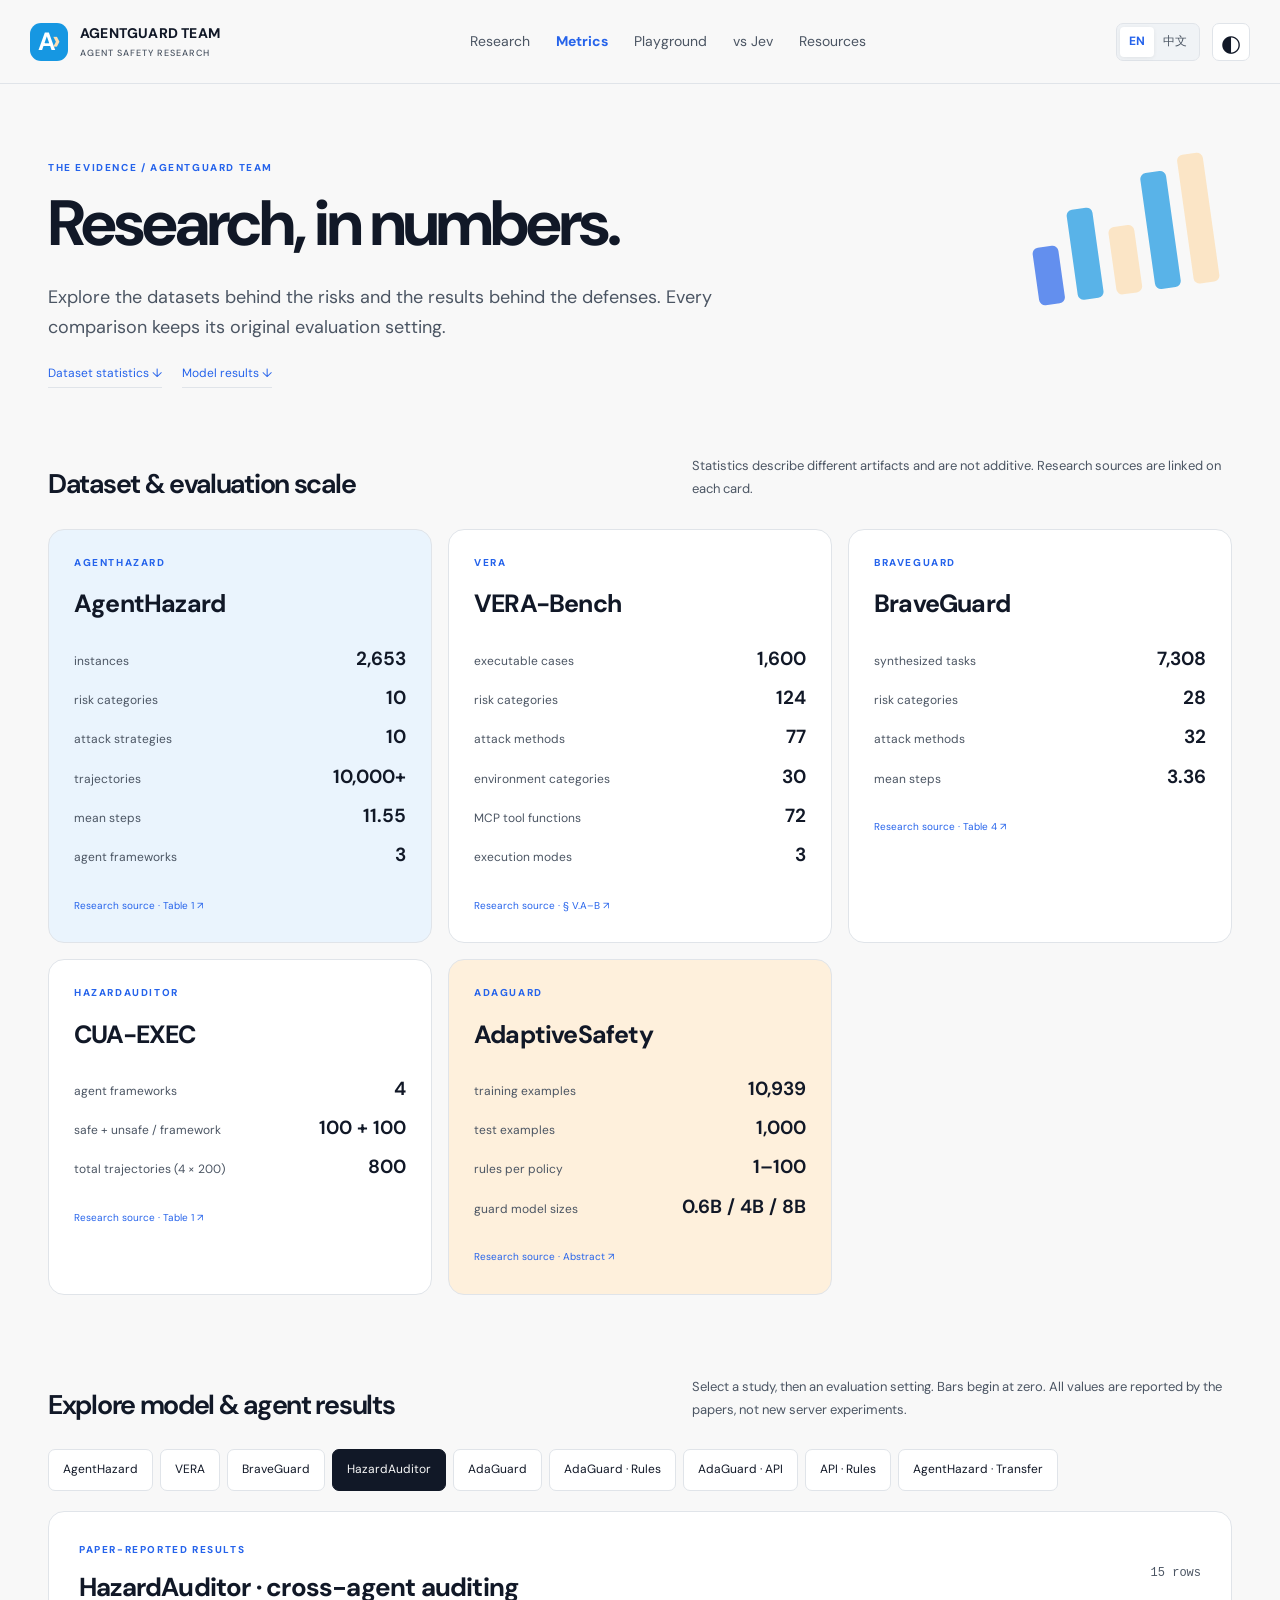
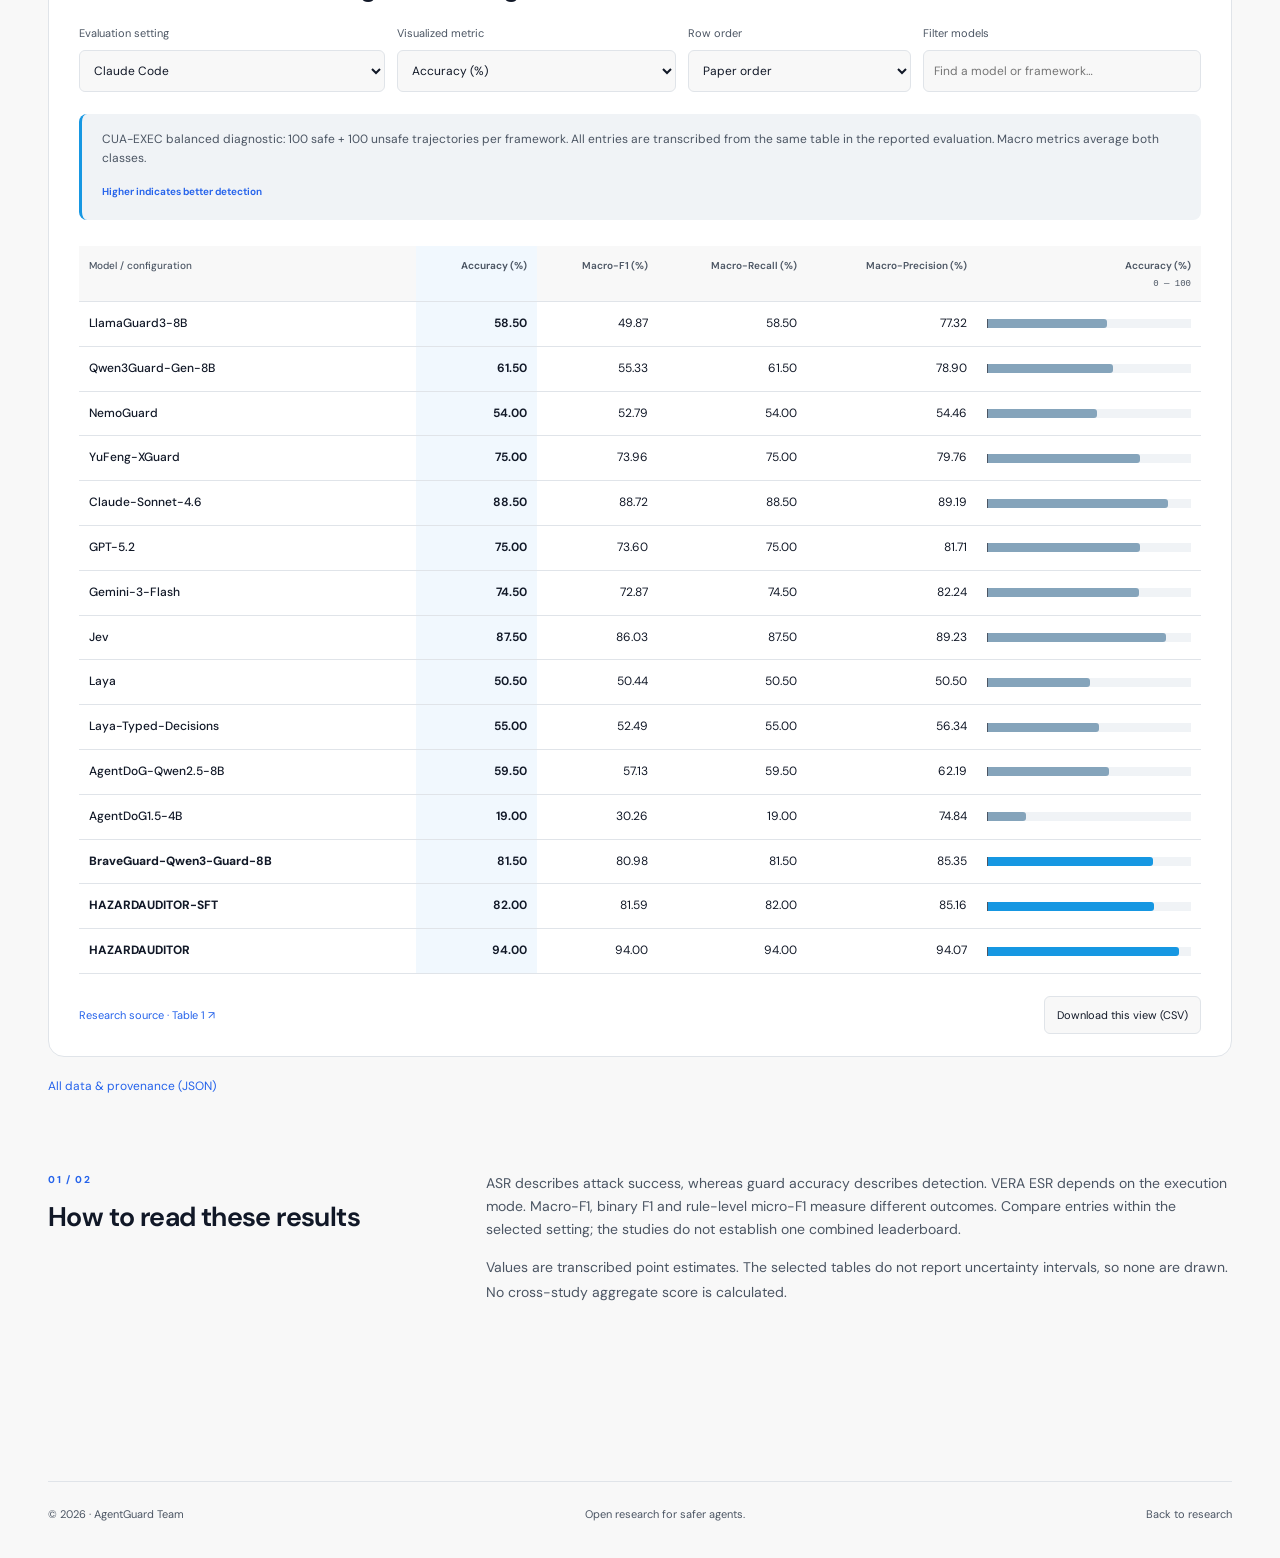
==== commit 26e8e8e2: "Version 1.0" ====
--- a/metrics.html
+++ b/metrics.html
@@ -1,4 +1,4 @@
 <!doctype html>
 <html lang="en" data-theme="light"><head><meta charset="UTF-8"><meta name="viewport" content="width=device-width, initial-scale=1"><meta name="description" content="From AgentHazard and VERA to BraveGuard, HazardAuditor and AdaGuard: research on measurable risks, execution-grounded verification and adaptive defenses."><meta property="og:title" content="AgentGuard Team — From risks to adaptive defenses"><meta property="og:description" content="Five complementary works on risk benchmarks, executable verification and adaptive guards."><meta property="og:type" content="website"><meta property="og:image" content="https://yunhao-feng.github.io/AgentGuard/assets/teaser/poster.jpg"><meta name="theme-color" content="#ffffff"><title>AgentGuard Team · Agent Safety Research</title><link rel="icon" href="assets/favicon.svg" type="image/svg+xml"><link rel="stylesheet" href="style.css"><script>try{document.documentElement.dataset.theme=localStorage.getItem('agent-theme')==='dark'?'dark':'light';document.documentElement.lang=localStorage.getItem('agent-lang')==='zh'?'zh-CN':'en'}catch(e){}</script><link rel="stylesheet" href="metrics.css"></head>
-<body><a class="skip" href="#performance" data-i18n="skip">Skip to metrics</a><header class="header"><a class="brand" href="index.html"><span class="brand-icon" aria-hidden="true">A<span>›</span></span><span>AGENTGUARD TEAM<small data-i18n="brandResearch">AGENT SAFETY RESEARCH</small></span></a><nav data-i18n-aria="nav" aria-label="Main navigation"><a href="index.html#research" data-i18n="home">Research</a><a href="metrics.html" aria-current="page" data-i18n="metrics">Metrics</a><a href="index.html#playground" data-i18n="demo">Playground</a><a href="index.html#resources" data-i18n="resources">Resources</a></nav><div class="preferences"><div class="lang-control" role="group" data-i18n-aria="language" aria-label="Select language"><button data-lang="en" aria-pressed="true">EN</button><button data-lang="zh" aria-pressed="false">中文</button></div><button id="theme-button" class="theme-button" data-i18n-aria="theme" aria-label="Switch color theme" aria-pressed="false"><span aria-hidden="true">◐</span></button></div></header>
+<body><a class="skip" href="#performance" data-i18n="skip">Skip to metrics</a><header class="header"><a class="brand" href="index.html"><span class="brand-icon" aria-hidden="true">A<span>›</span></span><span>AGENTGUARD TEAM<small data-i18n="brandResearch">AGENT SAFETY RESEARCH</small></span></a><nav data-i18n-aria="nav" aria-label="Main navigation"><a href="index.html#research" data-i18n="home">Research</a><a href="metrics.html" aria-current="page" data-i18n="metrics">Metrics</a><a href="index.html#playground" data-i18n="demo">Playground</a><a href="jev.html" data-i18n="jev">Jev comparison</a><a href="index.html#resources" data-i18n="resources">Resources</a></nav><div class="preferences"><div class="lang-control" role="group" data-i18n-aria="language" aria-label="Select language"><button data-lang="en" aria-pressed="true">EN</button><button data-lang="zh" aria-pressed="false">中文</button></div><button id="theme-button" class="theme-button" data-i18n-aria="theme" aria-label="Switch color theme" aria-pressed="false"><span aria-hidden="true">◐</span></button></div></header>
 <main class="wrap metrics-main"><section class="metrics-hero"><span class="eyebrow" data-i18n="eyebrow"></span><h1 data-i18n="headline"></h1><p data-i18n="intro"></p><div class="metrics-jumps"><a href="#datasets" data-i18n="jumpStats"></a><a href="#performance" data-i18n="jumpResults"></a></div><div class="metrics-hero-mark" aria-hidden="true"><span></span><span></span><span></span><span></span><span></span></div></section><section id="datasets"><div class="section-head"><h2 data-i18n="stats"></h2><p data-i18n="statsNote"></p></div><div id="dataset-stats"></div></section><section id="performance" class="performance"><div class="section-head"><h2 data-i18n="performance"></h2><p data-i18n="performanceNote"></p></div><div id="study-tabs" class="study-tabs" role="group" data-i18n-aria="performance"></div><div class="metrics-panel"><div class="metrics-panel-heading"><div><span class="eyebrow" data-i18n="reported"></span><h3 id="study-title"></h3></div><span id="result-count" aria-live="polite"></span></div><div class="metric-controls"><label><span data-i18n="setting"></span><select id="setting"></select></label><label><span data-i18n="metric"></span><select id="metric"></select></label><label><span data-i18n="order"></span><select id="order"></select></label><label><span data-i18n="search"></span><input id="filter" type="search"></label></div><div class="setting-note"><p id="study-note"></p><span id="direction"></span></div><p class="table-scroll-hint" data-i18n="swipe"></p><div class="metrics-table-wrap" tabindex="0" role="region" data-i18n-aria="performance"><table id="metric-table"></table></div><p id="empty" hidden data-i18n="empty"></p><div class="metrics-panel-footer"><span id="study-source"></span><button id="csv" data-i18n="download"></button></div></div><a class="data-link" href="assets/data/metrics.json" download data-i18n="allData"></a></section><section class="reading-notes"><div><span class="eyebrow">01 / 02</span><h2 data-i18n="methods"></h2></div><div><p data-i18n="methodsText"></p><p class="note" data-i18n="limits"></p></div></section></main><footer class="wrap"><div class="footer-bottom"><span>© 2026 · AgentGuard Team</span><span data-i18n="footer"></span><a href="index.html" data-i18n="back"></a></div></footer><noscript><p>Enable JavaScript to explore tables, or download <a href="assets/data/metrics.json">all metrics and sources</a>.</p></noscript><script src="assets/data/metrics.js"></script><script src="metrics.js"></script></body></html>
